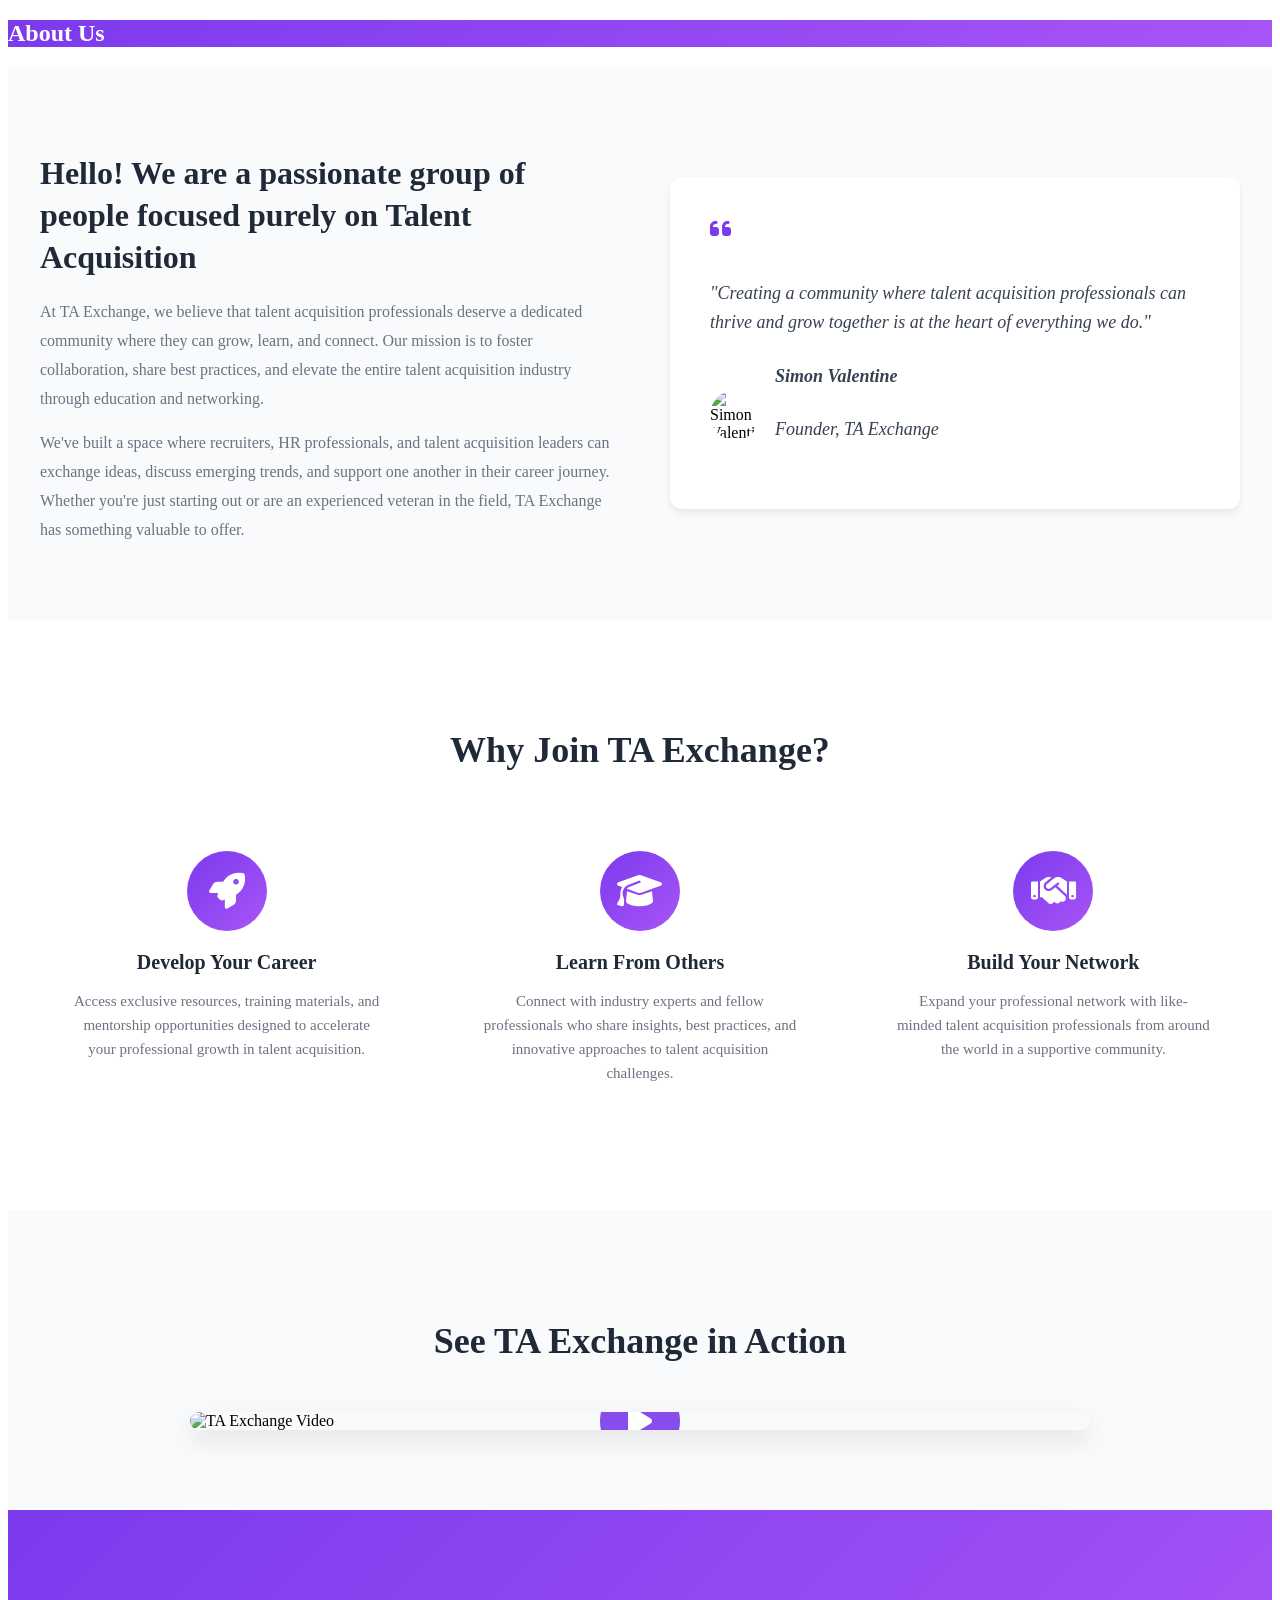
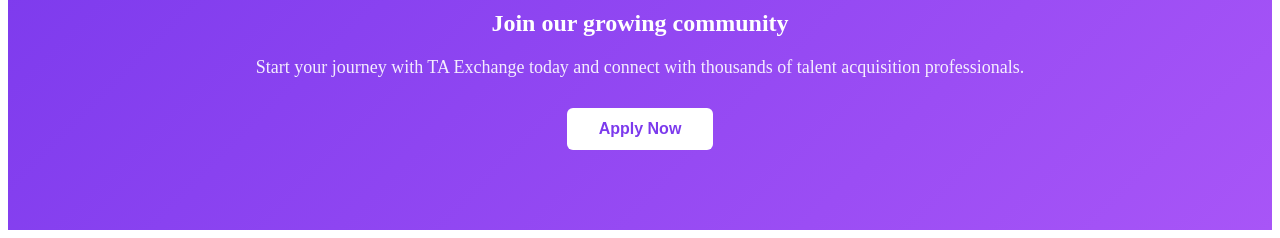
==== about.html @ 4bb05729 "Add files via upload" ====
<!DOCTYPE html>
<html lang="en">
<head>
    <meta charset="UTF-8">
    <meta name="viewport" content="width=device-width, initial-scale=1.0">
    <title>About Us - TA Exchange</title>
    <link href="https://cdnjs.cloudflare.com/ajax/libs/font-awesome/6.4.0/css/all.min.css" rel="stylesheet">
    <link href="https://fonts.googleapis.com/css2?family=Inter:wght@400;500;600;700&display=swap" rel="stylesheet">
    <link href="css/style.css" rel="stylesheet">
</head>
<body>
    <div id="header"></div>

    <!-- Hero Section -->
    <section class="hero-section" style="background: linear-gradient(135deg, #7c3aed 0%, #a855f7 100%);">
        <div class="container">
            <h1 class="hero-title" style="color: white;">About Us</h1>
        </div>
    </section>

    <!-- About Content Section -->
    <section class="about-content">
        <div class="container">
            <div class="about-grid">
                <div class="about-text">
                    <h2>Hello! We are a passionate group of people focused purely on Talent Acquisition</h2>
                    <p>At TA Exchange, we believe that talent acquisition professionals deserve a dedicated community where they can grow, learn, and connect. Our mission is to foster collaboration, share best practices, and elevate the entire talent acquisition industry through education and networking.</p>
                    <p>We've built a space where recruiters, HR professionals, and talent acquisition leaders can exchange ideas, discuss emerging trends, and support one another in their career journey. Whether you're just starting out or are an experienced veteran in the field, TA Exchange has something valuable to offer.</p>
                </div>
                <div class="quote-card">
                    <div class="quote-content">
                        <i class="fas fa-quote-left"></i>
                        <p>"Creating a community where talent acquisition professionals can thrive and grow together is at the heart of everything we do."</p>
                        <div class="quote-author">
                            <img src="https://via.placeholder.com/50/7c3aed/ffffff?text=SV" alt="Simon Valentine" class="author-photo">
                            <div>
                                <p class="author-name">Simon Valentine</p>
                                <p class="author-title">Founder, TA Exchange</p>
                            </div>
                        </div>
                    </div>
                </div>
            </div>
        </div>
    </section>

    <!-- Features Section -->
    <section class="features-section">
        <div class="container">
            <h2 class="section-title">Why Join TA Exchange?</h2>
            <div class="features-grid">
                <div class="feature-card">
                    <div class="feature-icon" style="background: linear-gradient(135deg, #7c3aed 0%, #a855f7 100%);">
                        <i class="fas fa-rocket"></i>
                    </div>
                    <h3>Develop Your Career</h3>
                    <p>Access exclusive resources, training materials, and mentorship opportunities designed to accelerate your professional growth in talent acquisition.</p>
                </div>
                <div class="feature-card">
                    <div class="feature-icon" style="background: linear-gradient(135deg, #7c3aed 0%, #a855f7 100%);">
                        <i class="fas fa-graduation-cap"></i>
                    </div>
                    <h3>Learn From Others</h3>
                    <p>Connect with industry experts and fellow professionals who share insights, best practices, and innovative approaches to talent acquisition challenges.</p>
                </div>
                <div class="feature-card">
                    <div class="feature-icon" style="background: linear-gradient(135deg, #7c3aed 0%, #a855f7 100%);">
                        <i class="fas fa-handshake"></i>
                    </div>
                    <h3>Build Your Network</h3>
                    <p>Expand your professional network with like-minded talent acquisition professionals from around the world in a supportive community.</p>
                </div>
            </div>
        </div>
    </section>

    <!-- Video Section -->
    <section class="video-section">
        <div class="container">
            <h2 class="section-title">See TA Exchange in Action</h2>
            <div class="video-container">
                <div class="video-placeholder">
                    <img src="https://taex007.wpenginepowered.com/wp-content/uploads/2022/01/Screen-Shot-2022-01-18-at-09.37.43.png" alt="TA Exchange Video">
                    <div class="play-button">
                        <i class="fas fa-play"></i>
                    </div>
                </div>
            </div>
        </div>
    </section>

    <!-- CTA Section -->
    <section class="cta-section" style="background: linear-gradient(135deg, #7c3aed 0%, #a855f7 100%);">
        <div class="container">
            <h2 style="color: white; margin-bottom: 20px;">Join our growing community</h2>
            <p style="color: rgba(255,255,255,0.9); font-size: 18px; margin-bottom: 30px;">Start your journey with TA Exchange today and connect with thousands of talent acquisition professionals.</p>
            <button class="btn btn-white" onclick="window.location.href='#'">Apply Now</button>
        </div>
    </section>

    <div id="footer"></div>

    <script src="js/auth.js"></script>
    <script>
        document.getElementById('header').innerHTML = renderHeader('about');
        document.getElementById('footer').innerHTML = renderFooter();
    </script>

    <style>
        .about-content {
            padding: 60px 20px;
            background-color: #f9fafb;
        }

        .about-grid {
            display: grid;
            grid-template-columns: 1fr 1fr;
            gap: 60px;
            align-items: center;
            max-width: 1200px;
            margin: 0 auto;
        }

        .about-text h2 {
            font-size: 32px;
            font-weight: 700;
            color: #1f2937;
            margin-bottom: 20px;
            line-height: 1.3;
        }

        .about-text p {
            font-size: 16px;
            color: #6b7280;
            line-height: 1.8;
            margin-bottom: 15px;
        }

        .quote-card {
            background: white;
            padding: 40px;
            border-radius: 12px;
            box-shadow: 0 4px 6px rgba(0,0,0,0.07);
        }

        .quote-content i {
            color: #7c3aed;
            font-size: 24px;
            margin-bottom: 20px;
        }

        .quote-content p {
            font-size: 18px;
            color: #374151;
            font-style: italic;
            margin-bottom: 25px;
            line-height: 1.6;
        }

        .quote-author {
            display: flex;
            gap: 15px;
            align-items: center;
        }

        .author-photo {
            width: 50px;
            height: 50px;
            border-radius: 50%;
        }

        .author-name {
            font-weight: 600;
            color: #1f2937;
            margin: 0;
            font-size: 14px;
        }

        .author-title {
            color: #6b7280;
            margin: 0;
            font-size: 13px;
        }

        .features-section {
            padding: 80px 20px;
        }

        .section-title {
            font-size: 36px;
            font-weight: 700;
            color: #1f2937;
            text-align: center;
            margin-bottom: 50px;
        }

        .features-grid {
            display: grid;
            grid-template-columns: repeat(auto-fit, minmax(300px, 1fr));
            gap: 40px;
            max-width: 1200px;
            margin: 0 auto;
        }

        .feature-card {
            text-align: center;
            padding: 30px;
        }

        .feature-icon {
            width: 80px;
            height: 80px;
            border-radius: 50%;
            display: flex;
            align-items: center;
            justify-content: center;
            font-size: 36px;
            color: white;
            margin: 0 auto 20px;
        }

        .feature-card h3 {
            font-size: 20px;
            font-weight: 600;
            color: #1f2937;
            margin-bottom: 15px;
        }

        .feature-card p {
            color: #6b7280;
            line-height: 1.6;
            font-size: 15px;
        }

        .video-section {
            padding: 80px 20px;
            background-color: #f9fafb;
        }

        .video-container {
            max-width: 900px;
            margin: 0 auto;
            position: relative;
        }

        .video-placeholder {
            position: relative;
            width: 100%;
            border-radius: 12px;
            overflow: hidden;
            box-shadow: 0 10px 25px rgba(0,0,0,0.1);
        }

        .video-placeholder img {
            width: 100%;
            height: auto;
            display: block;
        }

        .play-button {
            position: absolute;
            top: 50%;
            left: 50%;
            transform: translate(-50%, -50%);
            width: 80px;
            height: 80px;
            background: rgba(124, 58, 237, 0.9);
            border-radius: 50%;
            display: flex;
            align-items: center;
            justify-content: center;
            cursor: pointer;
            font-size: 32px;
            color: white;
            transition: all 0.3s ease;
        }

        .play-button:hover {
            background: rgba(124, 58, 237, 1);
            transform: translate(-50%, -50%) scale(1.1);
        }

        .cta-section {
            padding: 80px 20px;
            text-align: center;
        }

        .btn {
            padding: 12px 32px;
            border: none;
            border-radius: 6px;
            font-size: 16px;
            font-weight: 600;
            cursor: pointer;
            transition: all 0.3s ease;
        }

        .btn-white {
            background: white;
            color: #7c3aed;
        }

        .btn-white:hover {
            transform: translateY(-2px);
            box-shadow: 0 10px 20px rgba(0,0,0,0.15);
        }

        @media (max-width: 768px) {
            .about-grid {
                grid-template-columns: 1fr;
                gap: 40px;
            }

            .about-text h2 {
                font-size: 24px;
            }

            .section-title {
                font-size: 28px;
            }

            .features-grid {
                grid-template-columns: 1fr;
            }
        }
    </style>
</body>
</html>
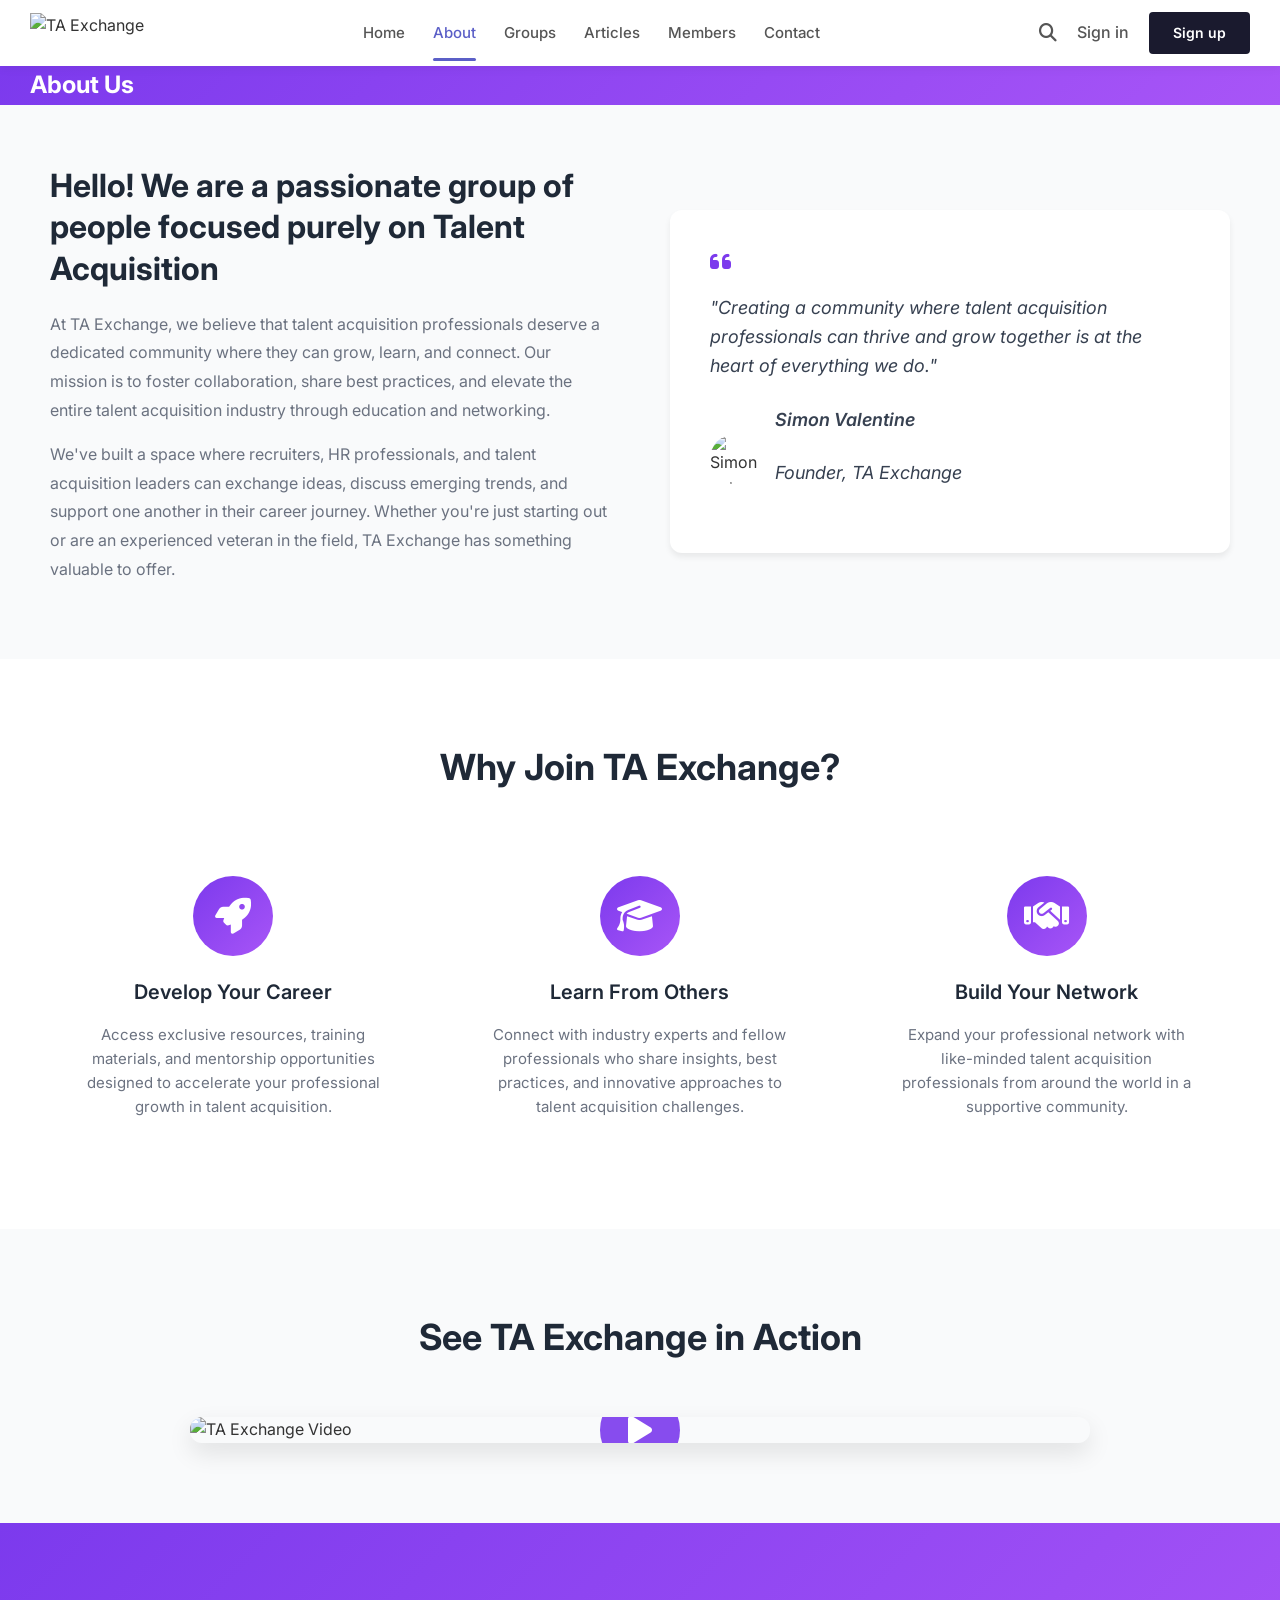
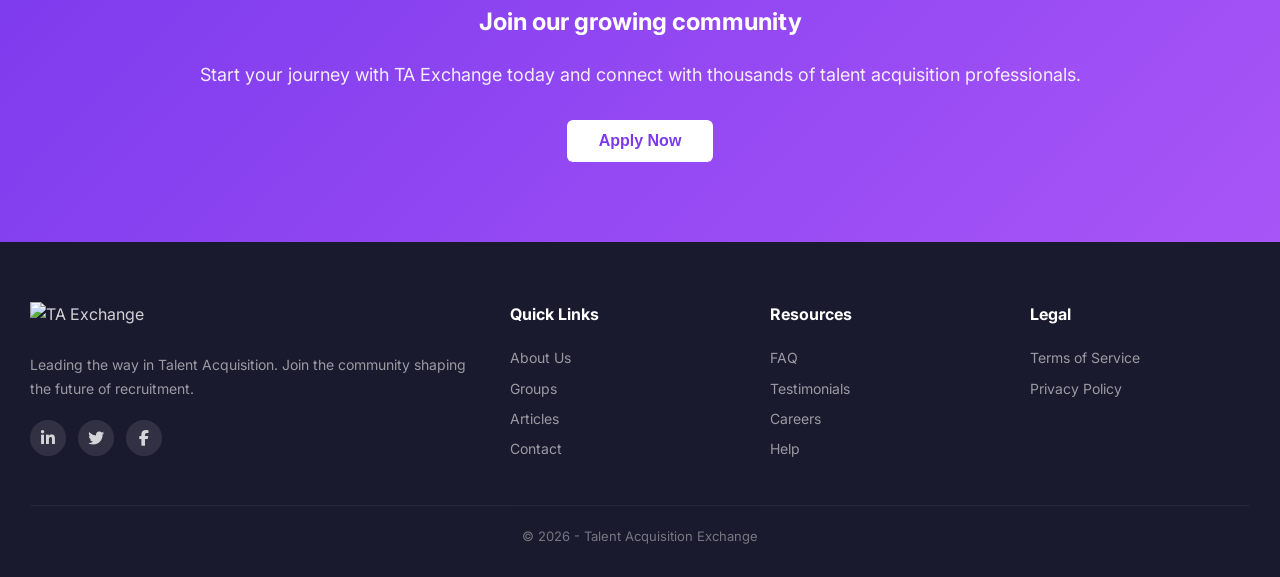
==== commit 73e701f4: "Add files via upload" ====
--- a/about.html
+++ b/about.html
@@ -6,7 +6,310 @@
     <title>About Us - TA Exchange</title>
     <link href="https://cdnjs.cloudflare.com/ajax/libs/font-awesome/6.4.0/css/all.min.css" rel="stylesheet">
     <link href="https://fonts.googleapis.com/css2?family=Inter:wght@400;500;600;700&display=swap" rel="stylesheet">
-    <link href="css/style.css" rel="stylesheet">
+    <style>
+/* ===== TA Exchange Shared Styles ===== */
+@import url('https://fonts.googleapis.com/css2?family=Inter:wght@300;400;500;600;700;800;900&display=swap');
+
+*, *::before, *::after { margin: 0; padding: 0; box-sizing: border-box; }
+html { scroll-behavior: smooth; }
+body {
+  font-family: 'Inter', -apple-system, BlinkMacSystemFont, sans-serif;
+  color: #333; line-height: 1.6; overflow-x: hidden; background: #fff;
+}
+a { text-decoration: none; color: inherit; }
+ul { list-style: none; }
+img { max-width: 100%; display: block; }
+
+:root {
+  --primary: #5B5FC7;
+  --primary-dark: #4A4EB5;
+  --primary-light: #7175D4;
+  --dark: #1a1a2e;
+  --white: #ffffff;
+  --gray-light: #f7f7fa;
+  --gray: #666;
+  --gray-border: #e5e5e5;
+  --text: #333;
+  --max-width: 1280px;
+  --danger: #dc3545;
+  --success: #28a745;
+}
+
+.container { max-width: var(--max-width); margin: 0 auto; padding: 0 30px; }
+.accent { color: var(--primary); }
+
+/* ===== BUTTONS ===== */
+.btn-primary {
+  display: inline-block; background: var(--primary); color: var(--white);
+  padding: 14px 36px; border-radius: 4px; font-weight: 600; font-size: 14px;
+  letter-spacing: 1.5px; text-transform: uppercase; transition: all 0.3s;
+  border: 2px solid var(--primary); cursor: pointer; font-family: inherit;
+}
+.btn-primary:hover { background: var(--primary-dark); border-color: var(--primary-dark); }
+.btn-outline {
+  display: inline-block; background: transparent; color: var(--primary);
+  padding: 14px 36px; border-radius: 4px; font-weight: 600; font-size: 14px;
+  letter-spacing: 1.5px; text-transform: uppercase; border: 2px solid var(--primary);
+  transition: all 0.3s; cursor: pointer; font-family: inherit;
+}
+.btn-outline:hover { background: var(--primary); color: var(--white); }
+.btn-sm { padding: 8px 20px; font-size: 12px; }
+.btn-danger { background: var(--danger); border-color: var(--danger); color: white; }
+.btn-danger:hover { background: #c82333; border-color: #c82333; }
+
+/* ===== HEADER ===== */
+.header {
+  position: sticky; top: 0; z-index: 1000; background: var(--white);
+  box-shadow: 0 2px 10px rgba(0,0,0,0.06); padding: 12px 0;
+}
+.header .container { display: flex; align-items: center; justify-content: space-between; gap: 20px; }
+.logo { display: flex; align-items: center; flex-shrink: 0; }
+.logo img { height: 40px; width: auto; }
+.main-nav { display: flex; gap: 28px; align-items: center; }
+.main-nav a { font-weight: 500; color: #555; font-size: 15px; transition: color 0.3s; position: relative; }
+.main-nav a:hover, .main-nav a.active { color: var(--primary); }
+.main-nav a.active::after {
+  content: ''; position: absolute; bottom: -16px; left: 0; right: 0;
+  height: 3px; background: var(--primary); border-radius: 2px;
+}
+.header-right { display: flex; align-items: center; gap: 20px; }
+.search-icon { font-size: 18px; color: #555; cursor: pointer; transition: color 0.3s; }
+.search-icon:hover { color: var(--primary); }
+.header-signin { font-weight: 500; color: #555; transition: color 0.3s; }
+.header-signin:hover { color: var(--primary); }
+.header-signup {
+  background: var(--dark); color: #ffffff !important; padding: 10px 24px;
+  border-radius: 4px; font-weight: 600; font-size: 14px; transition: background 0.3s;
+}
+.header-signup:hover { background: #333; }
+.header-user { display: flex; align-items: center; gap: 10px; cursor: pointer; position: relative; }
+.header-avatar img { width: 36px; height: 36px; border-radius: 50%; object-fit: cover; }
+.header-username { font-weight: 500; font-size: 14px; color: #333; }
+.header-dropdown {
+  display: none; position: absolute; top: 100%; right: 0; background: white;
+  box-shadow: 0 8px 30px rgba(0,0,0,0.12); border-radius: 8px; padding: 8px 0;
+  min-width: 200px; z-index: 100; margin-top: 10px;
+}
+.header-dropdown a {
+  display: flex; align-items: center; gap: 10px; padding: 10px 20px;
+  font-size: 14px; color: #333; transition: background 0.2s;
+}
+.header-dropdown a:hover { background: var(--gray-light); color: var(--primary); }
+.header-dropdown hr { border: none; border-top: 1px solid #eee; margin: 4px 0; }
+.header-user:hover .header-dropdown { display: block; }
+.mobile-toggle { display: none; background: none; border: none; font-size: 24px; color: #333; cursor: pointer; }
+
+/* ===== FOOTER ===== */
+.footer { background: var(--dark); color: rgba(255,255,255,0.8); padding: 60px 0 30px; }
+.footer-grid { display: grid; grid-template-columns: 2fr 1fr 1fr 1fr; gap: 40px; margin-bottom: 40px; }
+.footer-brand .logo img { height: 36px; margin-bottom: 15px; }
+.footer-brand p { font-size: 14px; line-height: 1.7; opacity: 0.7; margin-bottom: 20px; }
+.footer-social { display: flex; gap: 12px; }
+.footer-social a {
+  width: 36px; height: 36px; border-radius: 50%; background: rgba(255,255,255,0.1);
+  display: flex; align-items: center; justify-content: center; transition: background 0.3s;
+}
+.footer-social a:hover { background: var(--primary); }
+.footer-links h4 { color: white; font-size: 16px; margin-bottom: 16px; }
+.footer-links a { display: block; font-size: 14px; opacity: 0.7; padding: 4px 0; transition: opacity 0.3s; }
+.footer-links a:hover { opacity: 1; color: var(--primary-light); }
+.footer-bottom { border-top: 1px solid rgba(255,255,255,0.1); padding-top: 20px; text-align: center; font-size: 13px; opacity: 0.5; }
+
+/* ===== PAGE HERO BANNER ===== */
+.page-hero {
+  background: linear-gradient(135deg, #4A4EB5 0%, #6B6FD6 50%, #7B7FE0 100%);
+  padding: 60px 0; text-align: center; color: white; position: relative; overflow: hidden;
+}
+.page-hero::before {
+  content: ''; position: absolute; top: 0; left: 0; right: 0; bottom: 0;
+  background: url("data:image/svg+xml,%3Csvg width='60' height='60' viewBox='0 0 60 60' xmlns='http://www.w3.org/2000/svg'%3E%3Cpath d='M30 5L55 17.5V42.5L30 55L5 42.5V17.5L30 5z' fill='none' stroke='rgba(255,255,255,0.06)' stroke-width='1'/%3E%3C/svg%3E");
+  background-size: 60px 60px;
+}
+.page-hero h1 { font-size: 48px; font-weight: 800; position: relative; z-index: 1; }
+.page-hero p { font-size: 16px; opacity: 0.85; margin-top: 12px; position: relative; z-index: 1; }
+
+/* ===== CARDS ===== */
+.card {
+  background: white; border-radius: 12px; overflow: hidden;
+  box-shadow: 0 2px 15px rgba(0,0,0,0.06); transition: transform 0.3s, box-shadow 0.3s;
+}
+.card:hover { transform: translateY(-4px); box-shadow: 0 8px 30px rgba(0,0,0,0.1); }
+.card-image { width: 100%; height: 200px; object-fit: cover; }
+.card-body { padding: 24px; }
+.card-tag {
+  display: inline-block; background: var(--primary); color: white;
+  padding: 4px 12px; border-radius: 20px; font-size: 11px; font-weight: 600;
+  text-transform: uppercase; letter-spacing: 0.5px;
+}
+.card-title { font-size: 20px; font-weight: 700; margin: 12px 0 8px; color: var(--dark); }
+.card-text { font-size: 14px; color: var(--gray); line-height: 1.6; }
+.card-meta { display: flex; align-items: center; gap: 16px; margin-top: 16px; font-size: 13px; color: var(--gray); }
+.card-meta i { color: var(--primary); }
+
+/* ===== GRID LAYOUTS ===== */
+.grid-2 { display: grid; grid-template-columns: repeat(2, 1fr); gap: 30px; }
+.grid-3 { display: grid; grid-template-columns: repeat(3, 1fr); gap: 30px; }
+.grid-4 { display: grid; grid-template-columns: repeat(4, 1fr); gap: 24px; }
+
+/* ===== FORM STYLES ===== */
+.form-group { margin-bottom: 20px; }
+.form-group label { display: block; font-weight: 600; font-size: 14px; margin-bottom: 6px; color: var(--dark); }
+.form-group label .required { color: var(--danger); }
+.form-input {
+  width: 100%; padding: 12px 16px; border: 2px solid var(--gray-border); border-radius: 8px;
+  font-size: 15px; font-family: inherit; transition: border-color 0.3s; background: white;
+}
+.form-input:focus { outline: none; border-color: var(--primary); }
+.form-input::placeholder { color: #aaa; }
+textarea.form-input { resize: vertical; min-height: 100px; }
+select.form-input { cursor: pointer; appearance: auto; }
+.form-error { color: var(--danger); font-size: 13px; margin-top: 4px; }
+.form-help { color: var(--gray); font-size: 12px; margin-top: 4px; }
+
+/* ===== ALERT MESSAGES ===== */
+.alert {
+  padding: 14px 20px; border-radius: 8px; margin-bottom: 20px; font-size: 14px;
+}
+.alert-error { background: #fef2f2; color: #dc2626; border: 1px solid #fecaca; }
+.alert-success { background: #f0fdf4; color: #16a34a; border: 1px solid #bbf7d0; }
+.alert-info { background: #eff6ff; color: #2563eb; border: 1px solid #bfdbfe; }
+
+/* ===== MEMBER AVATAR ===== */
+.avatar-circle {
+  width: 40px; height: 40px; border-radius: 50%; background: var(--primary);
+  display: flex; align-items: center; justify-content: center; color: white;
+  font-weight: 600; font-size: 16px; overflow: hidden; flex-shrink: 0;
+}
+.avatar-circle img { width: 100%; height: 100%; object-fit: cover; }
+
+/* ===== ACTIVITY FEED ===== */
+.activity-post {
+  background: white; border-radius: 12px; padding: 24px;
+  box-shadow: 0 2px 10px rgba(0,0,0,0.04); margin-bottom: 16px;
+}
+.activity-post-header { display: flex; align-items: center; gap: 12px; margin-bottom: 12px; }
+.activity-post-author { font-weight: 600; font-size: 15px; color: var(--dark); }
+.activity-post-meta { font-size: 12px; color: var(--gray); }
+.activity-post-content { font-size: 15px; line-height: 1.7; margin-bottom: 16px; }
+.activity-post-actions { display: flex; gap: 24px; padding-top: 12px; border-top: 1px solid #f0f0f0; }
+.activity-post-actions button {
+  background: none; border: none; color: var(--gray); font-size: 13px;
+  cursor: pointer; display: flex; align-items: center; gap: 6px; font-family: inherit;
+  transition: color 0.2s;
+}
+.activity-post-actions button:hover { color: var(--primary); }
+
+/* ===== COMPOSE BOX ===== */
+.compose-box {
+  background: white; border-radius: 12px; padding: 24px;
+  box-shadow: 0 2px 10px rgba(0,0,0,0.04); margin-bottom: 24px;
+}
+.compose-box textarea {
+  width: 100%; border: 2px solid var(--gray-border); border-radius: 8px;
+  padding: 14px; font-size: 15px; font-family: inherit; resize: vertical;
+  min-height: 80px; transition: border-color 0.3s;
+}
+.compose-box textarea:focus { outline: none; border-color: var(--primary); }
+.compose-box-footer { display: flex; justify-content: space-between; align-items: center; margin-top: 12px; }
+.compose-box-footer select {
+  padding: 8px 12px; border: 1px solid var(--gray-border); border-radius: 6px;
+  font-size: 13px; font-family: inherit;
+}
+
+/* ===== SIDEBAR ===== */
+.page-layout { display: grid; grid-template-columns: 1fr 320px; gap: 30px; padding: 40px 0; }
+.page-layout-wide { display: grid; grid-template-columns: 280px 1fr; gap: 30px; padding: 40px 0; }
+.sidebar-card {
+  background: white; border-radius: 12px; padding: 24px;
+  box-shadow: 0 2px 10px rgba(0,0,0,0.04); margin-bottom: 20px;
+}
+.sidebar-card h3 { font-size: 16px; font-weight: 700; margin-bottom: 16px; color: var(--dark); }
+.sidebar-member { display: flex; align-items: center; gap: 12px; padding: 8px 0; }
+.sidebar-member-name { font-weight: 500; font-size: 14px; }
+.sidebar-member-role { font-size: 12px; color: var(--gray); }
+
+/* ===== PROFILE PAGE ===== */
+.profile-header {
+  background: linear-gradient(135deg, #4A4EB5, #7B7FE0); padding: 40px 0; position: relative;
+}
+.profile-header-inner { display: flex; align-items: flex-end; gap: 24px; position: relative; z-index: 1; }
+.profile-avatar {
+  width: 120px; height: 120px; border-radius: 50%; border: 4px solid white;
+  overflow: hidden; background: var(--primary); display: flex; align-items: center;
+  justify-content: center; color: white; font-size: 48px; font-weight: 700; flex-shrink: 0;
+}
+.profile-avatar img { width: 100%; height: 100%; object-fit: cover; }
+.profile-info { color: white; padding-bottom: 8px; }
+.profile-info h1 { font-size: 32px; font-weight: 800; margin-bottom: 4px; }
+.profile-info p { opacity: 0.85; font-size: 15px; }
+.profile-tabs { display: flex; gap: 0; border-bottom: 2px solid var(--gray-border); margin-bottom: 30px; }
+.profile-tabs a {
+  padding: 14px 24px; font-weight: 600; font-size: 14px; color: var(--gray);
+  border-bottom: 3px solid transparent; margin-bottom: -2px; transition: all 0.3s;
+}
+.profile-tabs a:hover, .profile-tabs a.active { color: var(--primary); border-bottom-color: var(--primary); }
+
+/* ===== MEMBERS GRID ===== */
+.member-card {
+  background: white; border-radius: 12px; padding: 24px; text-align: center;
+  box-shadow: 0 2px 10px rgba(0,0,0,0.04); transition: transform 0.3s;
+}
+.member-card:hover { transform: translateY(-4px); box-shadow: 0 8px 25px rgba(0,0,0,0.08); }
+.member-card-avatar { margin: 0 auto 16px; }
+.member-card h3 { font-size: 16px; font-weight: 700; margin-bottom: 4px; }
+.member-card p { font-size: 13px; color: var(--gray); }
+
+/* ===== SECTION SPACING ===== */
+.section { padding: 60px 0; }
+.section-title { font-size: 36px; font-weight: 800; margin-bottom: 16px; color: var(--dark); }
+.section-subtitle { font-size: 16px; color: var(--gray); max-width: 600px; }
+
+/* ===== RESPONSIVE ===== */
+@media (max-width: 1024px) {
+  .grid-4 { grid-template-columns: repeat(2, 1fr); }
+  .footer-grid { grid-template-columns: repeat(2, 1fr); }
+  .page-layout, .page-layout-wide { grid-template-columns: 1fr; }
+}
+
+@media (max-width: 768px) {
+  .main-nav { display: none; position: absolute; top: 100%; left: 0; right: 0; background: white; flex-direction: column; padding: 20px; box-shadow: 0 10px 30px rgba(0,0,0,0.1); }
+  .main-nav.open { display: flex; }
+  .main-nav a.active::after { display: none; }
+  .mobile-toggle { display: block; }
+  .grid-2, .grid-3 { grid-template-columns: 1fr; }
+  .grid-4 { grid-template-columns: 1fr; }
+  .page-hero h1 { font-size: 32px; }
+  .footer-grid { grid-template-columns: 1fr; }
+  .profile-header-inner { flex-direction: column; align-items: center; text-align: center; }
+  .header-username { display: none; }
+}
+
+/* ===== MISC ===== */
+.text-center { text-align: center; }
+.text-muted { color: var(--gray); }
+.mt-1 { margin-top: 8px; }
+.mt-2 { margin-top: 16px; }
+.mt-3 { margin-top: 24px; }
+.mt-4 { margin-top: 40px; }
+.mb-2 { margin-bottom: 16px; }
+.mb-3 { margin-bottom: 24px; }
+.mb-4 { margin-bottom: 40px; }
+.flex { display: flex; }
+.flex-center { display: flex; align-items: center; justify-content: center; }
+.gap-2 { gap: 16px; }
+.gap-3 { gap: 24px; }
+
+/* ===== LOADING ===== */
+.loading { text-align: center; padding: 60px; color: var(--gray); }
+.loading i { font-size: 32px; color: var(--primary); animation: spin 1s linear infinite; margin-bottom: 16px; display: block; }
+@keyframes spin { to { transform: rotate(360deg); } }
+
+/* ===== EMPTY STATE ===== */
+.empty-state { text-align: center; padding: 60px 20px; }
+.empty-state i { font-size: 48px; color: #ddd; margin-bottom: 16px; }
+.empty-state h3 { font-size: 20px; color: var(--dark); margin-bottom: 8px; }
+.empty-state p { color: var(--gray); font-size: 14px; }
+    </style>
 </head>
 <body>
     <div id="header"></div>
@@ -100,7 +403,377 @@
 
     <div id="footer"></div>
 
-    <script src="js/auth.js"></script>
+    <script>/* ===== TA Exchange Auth System (localStorage) ===== */
+const TAAuth = (() => {
+  const STORAGE_KEY = 'taex_users';
+  const SESSION_KEY = 'taex_session';
+
+  // Seed demo users on first load
+  function seedDemoUsers() {
+    if (localStorage.getItem(STORAGE_KEY)) return;
+    const demoUsers = [
+      {
+        id: 'simon-valentine',
+        email: 'simon@ta.exchange',
+        password: 'demo123',
+        firstName: 'Simon',
+        lastName: 'Valentine',
+        role: 'Leader',
+        linkedin: 'https://www.linkedin.com/in/simoncvalentine/',
+        avatar: 'https://taex007.wpenginepowered.com/wp-content/uploads/2022/01/IMG_5290.jpg',
+        bio: 'Founder of TA Exchange. Passionate about building communities that help Talent Acquisition professionals grow.',
+        company: 'TA Exchange',
+        title: 'Founder',
+        joined: '2021-12-01',
+        groups: ['ta-community', 'ta-manager', 'ta-leader', 'ta-now', 'employer-branding', 'talent-attraction'],
+        connections: ['victoria-murphy', 'genevive-calib']
+      },
+      {
+        id: 'victoria-murphy',
+        email: 'victoria@ta.exchange',
+        password: 'demo123',
+        firstName: 'Victoria',
+        lastName: 'Murphy',
+        role: 'Leader',
+        linkedin: 'https://www.linkedin.com/in/victoriamurphy/',
+        avatar: 'https://taex007.wpenginepowered.com/wp-content/uploads/2022/01/1615530323697-300x300.jpeg',
+        bio: 'Senior Talent Acquisition Leader with 15+ years of experience in global recruiting strategy.',
+        company: 'Global Corp',
+        title: 'VP, Talent Acquisition',
+        joined: '2022-01-15',
+        groups: ['ta-community', 'ta-leader', 'employer-branding'],
+        connections: ['simon-valentine', 'genevive-calib']
+      },
+      {
+        id: 'genevive-calib',
+        email: 'genevive@ta.exchange',
+        password: 'demo123',
+        firstName: 'Genevive',
+        lastName: 'Calib',
+        role: 'Individual Contributor',
+        linkedin: 'https://www.linkedin.com/in/genevivecalib/',
+        avatar: '',
+        bio: 'Talent Acquisition Specialist passionate about candidate experience and employer branding.',
+        company: 'Tech Innovations',
+        title: 'Senior Recruiter',
+        joined: '2022-03-10',
+        groups: ['ta-community', 'ta-now', 'talent-attraction'],
+        connections: ['simon-valentine', 'victoria-murphy']
+      }
+    ];
+    localStorage.setItem(STORAGE_KEY, JSON.stringify(demoUsers));
+  }
+
+  function getUsers() {
+    seedDemoUsers();
+    return JSON.parse(localStorage.getItem(STORAGE_KEY) || '[]');
+  }
+
+  function saveUsers(users) {
+    localStorage.setItem(STORAGE_KEY, JSON.stringify(users));
+  }
+
+  function login(email, password) {
+    const users = getUsers();
+    const user = users.find(u => u.email.toLowerCase() === email.toLowerCase() && u.password === password);
+    if (user) {
+      const session = { userId: user.id, email: user.email, name: user.firstName + ' ' + user.lastName, avatar: user.avatar, loggedInAt: Date.now() };
+      localStorage.setItem(SESSION_KEY, JSON.stringify(session));
+      return { success: true, user };
+    }
+    return { success: false, error: 'Invalid email or password.' };
+  }
+
+  function register(data) {
+    const users = getUsers();
+    if (users.find(u => u.email.toLowerCase() === data.email.toLowerCase())) {
+      return { success: false, error: 'An account with this email already exists.' };
+    }
+    const id = (data.firstName + '-' + data.lastName).toLowerCase().replace(/\s+/g, '-').replace(/[^a-z0-9-]/g, '');
+    const newUser = {
+      id,
+      email: data.email,
+      password: data.password,
+      firstName: data.firstName,
+      lastName: data.lastName,
+      role: data.role || 'Individual Contributor',
+      linkedin: data.linkedin || '',
+      avatar: '',
+      bio: '',
+      company: '',
+      title: '',
+      joined: new Date().toISOString().split('T')[0],
+      groups: ['ta-community'],
+      connections: []
+    };
+    users.push(newUser);
+    saveUsers(users);
+    // Auto login
+    const session = { userId: newUser.id, email: newUser.email, name: newUser.firstName + ' ' + newUser.lastName, avatar: newUser.avatar, loggedInAt: Date.now() };
+    localStorage.setItem(SESSION_KEY, JSON.stringify(session));
+    return { success: true, user: newUser };
+  }
+
+  function logout() {
+    localStorage.removeItem(SESSION_KEY);
+    window.location.href = 'login.html';
+  }
+
+  function getSession() {
+    const data = localStorage.getItem(SESSION_KEY);
+    return data ? JSON.parse(data) : null;
+  }
+
+  function getCurrentUser() {
+    const session = getSession();
+    if (!session) return null;
+    const users = getUsers();
+    return users.find(u => u.id === session.userId) || null;
+  }
+
+  function getUserById(id) {
+    const users = getUsers();
+    return users.find(u => u.id === id) || null;
+  }
+
+  function getAllMembers() {
+    return getUsers();
+  }
+
+  function updateProfile(id, updates) {
+    const users = getUsers();
+    const idx = users.findIndex(u => u.id === id);
+    if (idx === -1) return false;
+    Object.assign(users[idx], updates);
+    saveUsers(users);
+    return true;
+  }
+
+  function requireAuth() {
+    if (!getSession()) {
+      window.location.href = 'login.html?redirect=' + encodeURIComponent(window.location.href);
+      return false;
+    }
+    return true;
+  }
+
+  function isLoggedIn() {
+    return !!getSession();
+  }
+
+  // Initialize
+  seedDemoUsers();
+
+  return { login, register, logout, getSession, getCurrentUser, getUserById, getAllMembers, updateProfile, requireAuth, isLoggedIn };
+})();
+
+/* ===== Groups Data ===== */
+const TAGroups = [
+  {
+    id: 'ta-community',
+    name: 'TA Community',
+    tag: 'Individual',
+    image: 'https://taex007.wpenginepowered.com/wp-content/uploads/2021/12/businext-img29.jpg',
+    description: 'A community for individual contributors in Talent Acquisition to share knowledge, ask questions, and grow together.',
+    memberCount: 247,
+    topics: 42,
+    created: '2021-12-01'
+  },
+  {
+    id: 'ta-manager',
+    name: 'TA Manager Community',
+    tag: 'Management',
+    image: 'https://taex007.wpenginepowered.com/wp-content/uploads/2021/12/businext-img27.jpg',
+    description: 'For TA Managers looking to develop their leadership skills, share best practices, and connect with peers.',
+    memberCount: 156,
+    topics: 31,
+    created: '2021-12-01'
+  },
+  {
+    id: 'ta-leader',
+    name: 'TA Leader Community',
+    tag: 'Leaders',
+    image: 'https://taex007.wpenginepowered.com/wp-content/uploads/2021/12/businext-img28.jpg',
+    description: 'An exclusive group for senior Talent Acquisition leaders to discuss strategy, transformation, and industry trends.',
+    memberCount: 89,
+    topics: 24,
+    created: '2021-12-01'
+  },
+  {
+    id: 'ta-now',
+    name: 'TA for NOW',
+    tag: 'For All',
+    image: 'https://taex007.wpenginepowered.com/wp-content/uploads/2021/12/businext-img32.jpg',
+    description: 'Stay current with real-time discussions about what\'s happening in Talent Acquisition right now.',
+    memberCount: 312,
+    topics: 67,
+    created: '2022-01-15'
+  },
+  {
+    id: 'employer-branding',
+    name: 'Employer Branding',
+    tag: 'For All',
+    image: 'https://taex007.wpenginepowered.com/wp-content/uploads/2021/12/businext-img30.jpg',
+    description: 'Dedicated to employer branding strategies, employee value propositions, and building compelling talent brands.',
+    memberCount: 198,
+    topics: 38,
+    created: '2022-01-15'
+  },
+  {
+    id: 'talent-attraction',
+    name: 'Talent Attraction',
+    tag: 'For All',
+    image: 'https://taex007.wpenginepowered.com/wp-content/uploads/2021/12/businext-img31.jpg',
+    description: 'Explore sourcing strategies, candidate engagement techniques, and innovative approaches to attracting top talent.',
+    memberCount: 223,
+    topics: 45,
+    created: '2022-02-01'
+  }
+];
+
+/* ===== Activity Feed Data ===== */
+const TAActivity = {
+  getItems() {
+    const stored = localStorage.getItem('taex_activity');
+    if (stored) return JSON.parse(stored);
+    const defaults = [
+      { id: 1, userId: 'simon-valentine', type: 'post', group: 'ta-leader', content: 'Just published a new article on the future of AI in recruitment. Would love to hear your thoughts!', timestamp: Date.now() - 3600000 * 2, likes: 12, comments: [] },
+      { id: 2, userId: 'victoria-murphy', type: 'post', group: 'ta-community', content: 'Great discussion in today\'s webinar about candidate experience metrics. Key takeaway: NPS alone isn\'t enough.', timestamp: Date.now() - 3600000 * 5, likes: 8, comments: [] },
+      { id: 3, userId: 'simon-valentine', type: 'post', group: 'employer-branding', content: 'What EVP frameworks are you using in 2026? We\'re looking to refresh ours and want to benchmark.', timestamp: Date.now() - 3600000 * 24, likes: 15, comments: [] },
+      { id: 4, userId: 'genevive-calib', type: 'post', group: 'talent-attraction', content: 'Has anyone had success with programmatic job advertising? Looking for platform recommendations.', timestamp: Date.now() - 3600000 * 48, likes: 6, comments: [] },
+      { id: 5, userId: 'victoria-murphy', type: 'post', group: 'ta-manager', content: 'Reminder: Our monthly TA Manager roundtable is this Thursday. Topic: Hiring manager relationships.', timestamp: Date.now() - 3600000 * 72, likes: 20, comments: [] }
+    ];
+    localStorage.setItem('taex_activity', JSON.stringify(defaults));
+    return defaults;
+  },
+  addPost(userId, group, content) {
+    const items = this.getItems();
+    const newItem = { id: Date.now(), userId, type: 'post', group, content, timestamp: Date.now(), likes: 0, comments: [] };
+    items.unshift(newItem);
+    localStorage.setItem('taex_activity', JSON.stringify(items));
+    return newItem;
+  },
+  likePost(postId) {
+    const items = this.getItems();
+    const post = items.find(i => i.id === postId);
+    if (post) { post.likes++; localStorage.setItem('taex_activity', JSON.stringify(items)); }
+    return post;
+  },
+  addComment(postId, userId, text) {
+    const items = this.getItems();
+    const post = items.find(i => i.id === postId);
+    if (post) {
+      post.comments.push({ userId, text, timestamp: Date.now() });
+      localStorage.setItem('taex_activity', JSON.stringify(items));
+    }
+    return post;
+  }
+};
+
+/* ===== Shared Header Rendering ===== */
+function renderHeader(activePage) {
+  const session = TAAuth.getSession();
+  const headerRight = session
+    ? `<div class="header-user">
+         <div class="header-avatar"><img src="${session.avatar || 'data:image/svg+xml,%3Csvg xmlns=%22http://www.w3.org/2000/svg%22 viewBox=%220 0 40 40%22%3E%3Ccircle cx=%2220%22 cy=%2220%22 r=%2220%22 fill=%22%235B5FC7%22/%3E%3Ctext x=%2220%22 y=%2226%22 text-anchor=%22middle%22 fill=%22white%22 font-size=%2216%22%3E${session.name.charAt(0)}%3C/text%3E%3C/svg%3E'}" alt="${session.name}"></div>
+         <span class="header-username">${session.name}</span>
+         <div class="header-dropdown">
+           <a href="profile.html?id=${session.userId}"><i class="fas fa-user"></i> My Profile</a>
+           <a href="activity.html"><i class="fas fa-stream"></i> Activity</a>
+           <a href="groups.html"><i class="fas fa-users"></i> Groups</a>
+           <a href="members.html"><i class="fas fa-address-book"></i> Members</a>
+           <hr>
+           <a href="#" onclick="TAAuth.logout(); return false;"><i class="fas fa-sign-out-alt"></i> Log Out</a>
+         </div>
+       </div>`
+    : `<a href="login.html" class="header-signin">Sign in</a>
+       <a href="apply.html" class="header-signup">Sign up</a>`;
+
+  return `<header class="header">
+    <div class="container">
+      <a href="index.html" class="logo"><img src="https://taex007.wpenginepowered.com/wp-content/uploads/2021/12/talogosmallv200.png" alt="TA Exchange"></a>
+      <nav class="main-nav">
+        <a href="index.html" ${activePage==='home'?'class="active"':''}>Home</a>
+        <a href="about.html" ${activePage==='about'?'class="active"':''}>About</a>
+        <a href="groups.html" ${activePage==='groups'?'class="active"':''}>Groups</a>
+        <a href="articles.html" ${activePage==='articles'?'class="active"':''}>Articles</a>
+        <a href="members.html" ${activePage==='members'?'class="active"':''}>Members</a>
+        <a href="contact.html" ${activePage==='contact'?'class="active"':''}>Contact</a>
+      </nav>
+      <div class="header-right">
+        <i class="fas fa-search search-icon"></i>
+        ${headerRight}
+      </div>
+      <button class="mobile-toggle" onclick="document.querySelector('.main-nav').classList.toggle('open')"><i class="fas fa-bars"></i></button>
+    </div>
+  </header>`;
+}
+
+function renderFooter() {
+  return `<footer class="footer">
+    <div class="container">
+      <div class="footer-grid">
+        <div class="footer-brand">
+          <a href="index.html" class="logo"><img src="https://taex007.wpenginepowered.com/wp-content/uploads/2021/12/talogosmallv-white.png" alt="TA Exchange"></a>
+          <p>Leading the way in Talent Acquisition. Join the community shaping the future of recruitment.</p>
+          <div class="footer-social">
+            <a href="https://www.linkedin.com/company/thetalentacquisitionexchange/" target="_blank"><i class="fab fa-linkedin-in"></i></a>
+            <a href="#"><i class="fab fa-twitter"></i></a>
+            <a href="#"><i class="fab fa-facebook-f"></i></a>
+          </div>
+        </div>
+        <div class="footer-links">
+          <h4>Quick Links</h4>
+          <a href="about.html">About Us</a>
+          <a href="groups.html">Groups</a>
+          <a href="articles.html">Articles</a>
+          <a href="contact.html">Contact</a>
+        </div>
+        <div class="footer-links">
+          <h4>Resources</h4>
+          <a href="faq.html">FAQ</a>
+          <a href="testimonials.html">Testimonials</a>
+          <a href="careers.html">Careers</a>
+          <a href="help.html">Help</a>
+        </div>
+        <div class="footer-links">
+          <h4>Legal</h4>
+          <a href="terms.html">Terms of Service</a>
+          <a href="privacy.html">Privacy Policy</a>
+        </div>
+      </div>
+      <div class="footer-bottom">
+        <p>&copy; 2026 - Talent Acquisition Exchange</p>
+      </div>
+    </div>
+  </footer>`;
+}
+
+/* ===== Utility Functions ===== */
+function timeAgo(timestamp) {
+  const seconds = Math.floor((Date.now() - timestamp) / 1000);
+  if (seconds < 60) return 'just now';
+  const minutes = Math.floor(seconds / 60);
+  if (minutes < 60) return minutes + 'm ago';
+  const hours = Math.floor(minutes / 60);
+  if (hours < 24) return hours + 'h ago';
+  const days = Math.floor(hours / 24);
+  if (days < 30) return days + 'd ago';
+  return new Date(timestamp).toLocaleDateString();
+}
+
+function getInitials(name) {
+  return name.split(' ').map(n => n.charAt(0)).join('').toUpperCase();
+}
+
+function avatarHTML(user, size) {
+  size = size || 40;
+  if (user && user.avatar) {
+    return `<img src="${user.avatar}" alt="${user.firstName}" style="width:${size}px;height:${size}px;border-radius:50%;object-fit:cover;">`;
+  }
+  const name = user ? user.firstName + ' ' + user.lastName : '?';
+  return `<div style="width:${size}px;height:${size}px;border-radius:50%;background:var(--primary);display:flex;align-items:center;justify-content:center;color:white;font-weight:600;font-size:${size*0.4}px;">${getInitials(name)}</div>`;
+}</script>
     <script>
         document.getElementById('header').innerHTML = renderHeader('about');
         document.getElementById('footer').innerHTML = renderFooter();
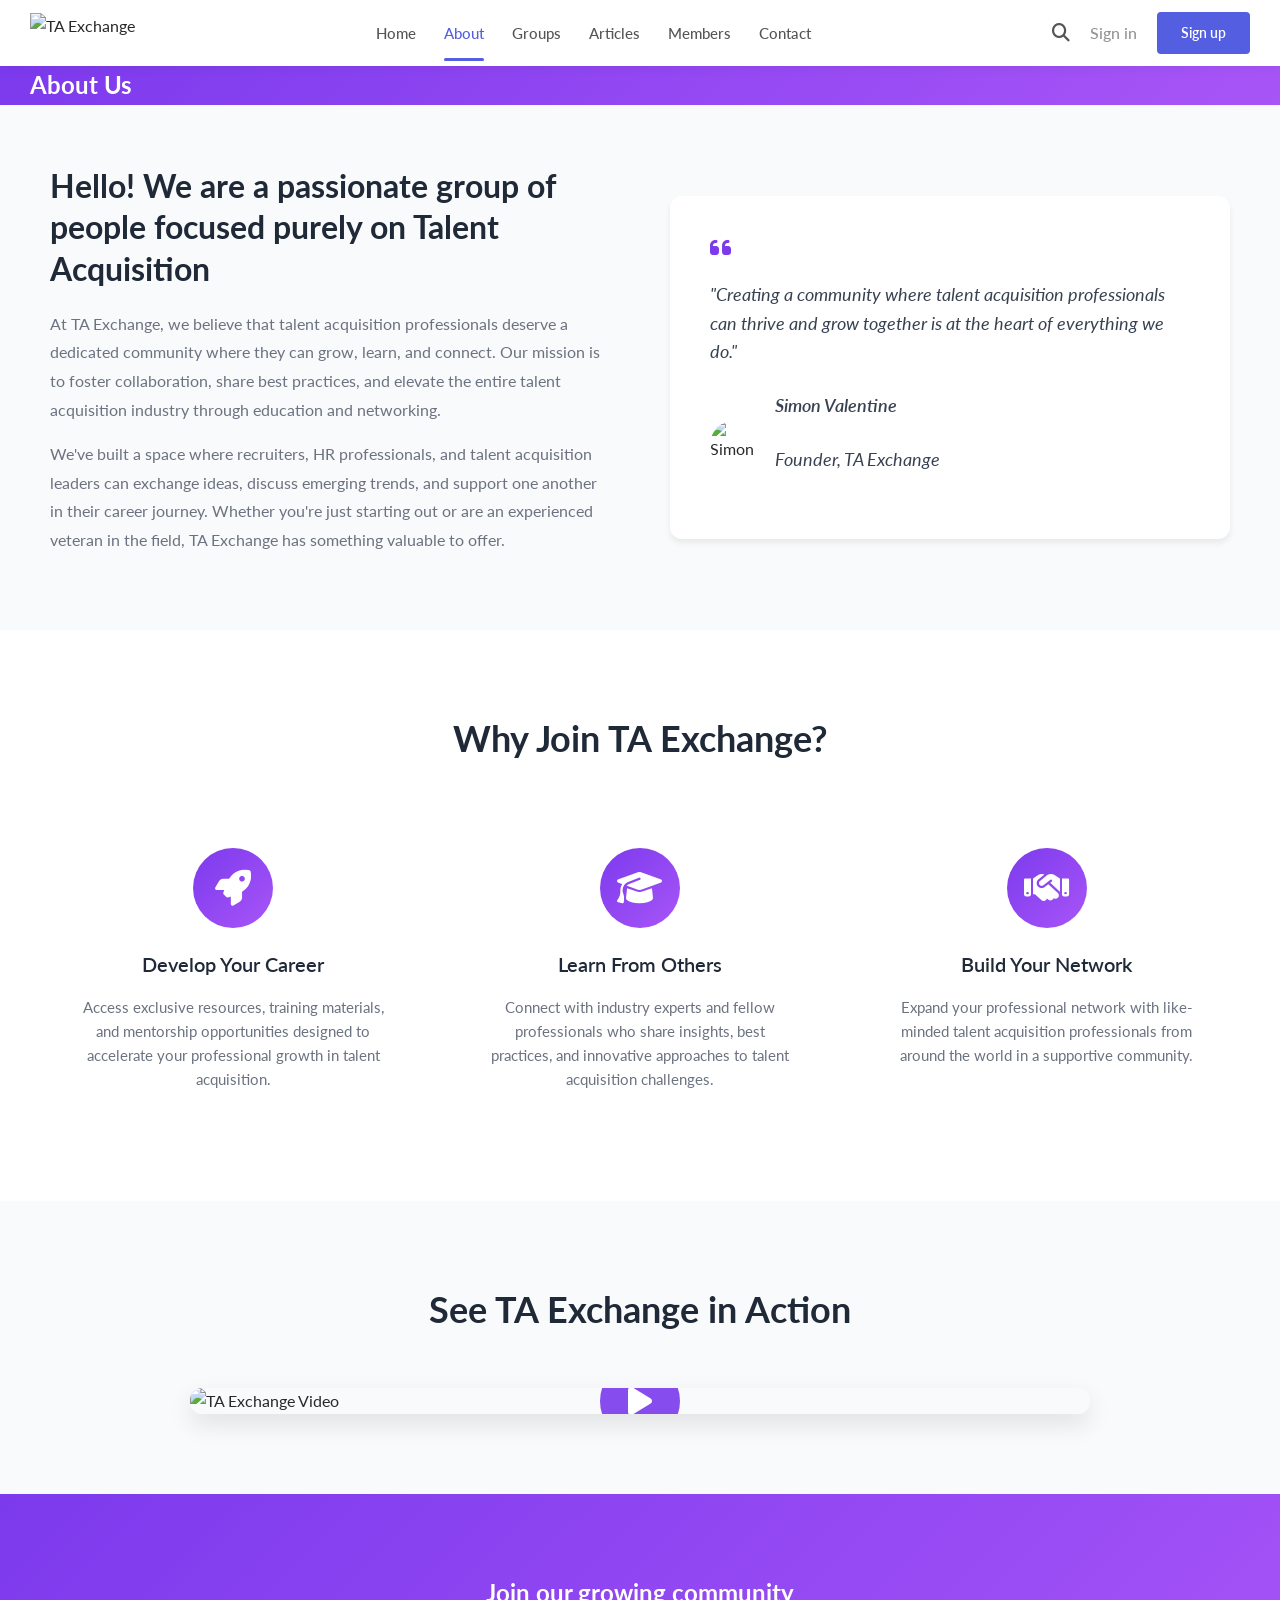
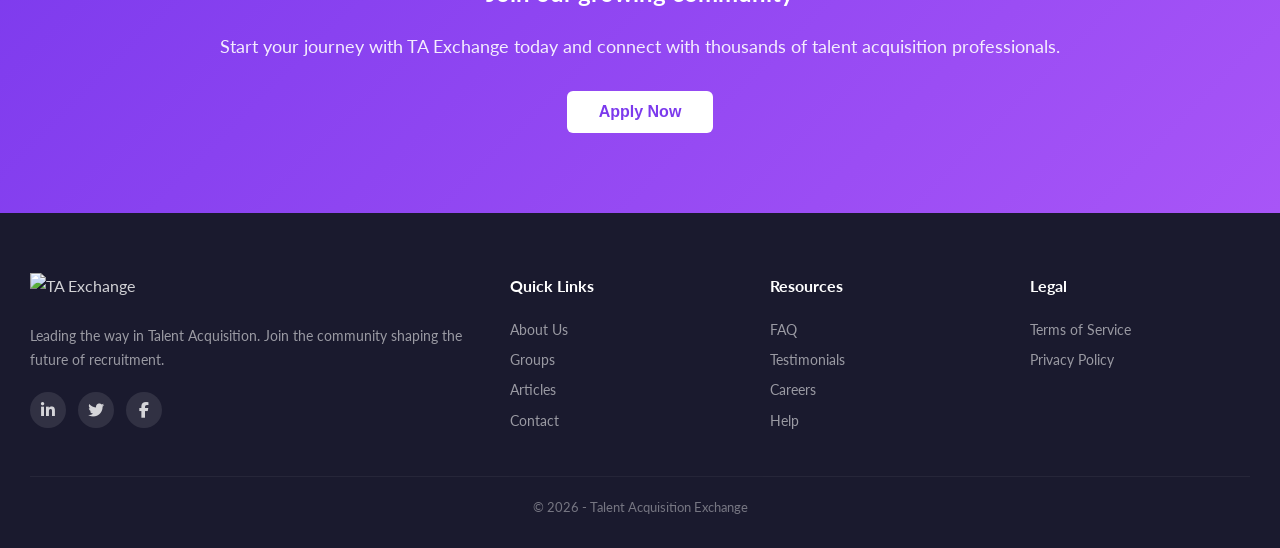
==== commit e7bae66f: "Add files via upload" ====
--- a/about.html
+++ b/about.html
@@ -5,31 +5,31 @@
     <meta name="viewport" content="width=device-width, initial-scale=1.0">
     <title>About Us - TA Exchange</title>
     <link href="https://cdnjs.cloudflare.com/ajax/libs/font-awesome/6.4.0/css/all.min.css" rel="stylesheet">
-    <link href="https://fonts.googleapis.com/css2?family=Inter:wght@400;500;600;700&display=swap" rel="stylesheet">
+    <link href="https://fonts.googleapis.com/css2?family=Lato:wght@300;400;700;900&display=swap" rel="stylesheet">
     <style>
 /* ===== TA Exchange Shared Styles ===== */
-@import url('https://fonts.googleapis.com/css2?family=Inter:wght@300;400;500;600;700;800;900&display=swap');
+@import url('https://fonts.googleapis.com/css2?family=Lato:wght@300;400;700;900&display=swap');
 
 *, *::before, *::after { margin: 0; padding: 0; box-sizing: border-box; }
 html { scroll-behavior: smooth; }
 body {
-  font-family: 'Inter', -apple-system, BlinkMacSystemFont, sans-serif;
-  color: #333; line-height: 1.6; overflow-x: hidden; background: #fff;
+  font-family: 'Lato', -apple-system, BlinkMacSystemFont, sans-serif;
+  color: #292929; line-height: 1.6; overflow-x: hidden; background: #fff;
 }
 a { text-decoration: none; color: inherit; }
 ul { list-style: none; }
 img { max-width: 100%; display: block; }
 
 :root {
-  --primary: #5B5FC7;
-  --primary-dark: #4A4EB5;
-  --primary-light: #7175D4;
+  --primary: #535EE0;
+  --primary-dark: #4450C8;
+  --primary-light: #6E78E8;
   --dark: #1a1a2e;
   --white: #ffffff;
   --gray-light: #f7f7fa;
   --gray: #666;
   --gray-border: #e5e5e5;
-  --text: #333;
+  --text: #292929;
   --max-width: 1280px;
   --danger: #dc3545;
   --success: #28a745;
@@ -41,15 +41,15 @@
 /* ===== BUTTONS ===== */
 .btn-primary {
   display: inline-block; background: var(--primary); color: var(--white);
-  padding: 14px 36px; border-radius: 4px; font-weight: 600; font-size: 14px;
-  letter-spacing: 1.5px; text-transform: uppercase; transition: all 0.3s;
+  padding: 13px 25px; border-radius: 5px; font-weight: 600; font-size: 14px;
+  letter-spacing: normal; text-transform: none; transition: all 0.3s;
   border: 2px solid var(--primary); cursor: pointer; font-family: inherit;
 }
 .btn-primary:hover { background: var(--primary-dark); border-color: var(--primary-dark); }
 .btn-outline {
   display: inline-block; background: transparent; color: var(--primary);
-  padding: 14px 36px; border-radius: 4px; font-weight: 600; font-size: 14px;
-  letter-spacing: 1.5px; text-transform: uppercase; border: 2px solid var(--primary);
+  padding: 13px 25px; border-radius: 5px; font-weight: 600; font-size: 14px;
+  letter-spacing: normal; text-transform: none; border: 2px solid var(--primary);
   transition: all 0.3s; cursor: pointer; font-family: inherit;
 }
 .btn-outline:hover { background: var(--primary); color: var(--white); }
@@ -75,16 +75,16 @@
 .header-right { display: flex; align-items: center; gap: 20px; }
 .search-icon { font-size: 18px; color: #555; cursor: pointer; transition: color 0.3s; }
 .search-icon:hover { color: var(--primary); }
-.header-signin { font-weight: 500; color: #555; transition: color 0.3s; }
+.header-signin { font-weight: 500; color: #939597; transition: color 0.3s; }
 .header-signin:hover { color: var(--primary); }
 .header-signup {
-  background: var(--dark); color: #ffffff !important; padding: 10px 24px;
+  background: var(--primary); color: #ffffff !important; padding: 10px 24px;
   border-radius: 4px; font-weight: 600; font-size: 14px; transition: background 0.3s;
 }
-.header-signup:hover { background: #333; }
+.header-signup:hover { background: #4450C8; }
 .header-user { display: flex; align-items: center; gap: 10px; cursor: pointer; position: relative; }
 .header-avatar img { width: 36px; height: 36px; border-radius: 50%; object-fit: cover; }
-.header-username { font-weight: 500; font-size: 14px; color: #333; }
+.header-username { font-weight: 500; font-size: 14px; color: #292929; }
 .header-dropdown {
   display: none; position: absolute; top: 100%; right: 0; background: white;
   box-shadow: 0 8px 30px rgba(0,0,0,0.12); border-radius: 8px; padding: 8px 0;
@@ -92,12 +92,12 @@
 }
 .header-dropdown a {
   display: flex; align-items: center; gap: 10px; padding: 10px 20px;
-  font-size: 14px; color: #333; transition: background 0.2s;
+  font-size: 14px; color: #292929; transition: background 0.2s;
 }
 .header-dropdown a:hover { background: var(--gray-light); color: var(--primary); }
 .header-dropdown hr { border: none; border-top: 1px solid #eee; margin: 4px 0; }
 .header-user:hover .header-dropdown { display: block; }
-.mobile-toggle { display: none; background: none; border: none; font-size: 24px; color: #333; cursor: pointer; }
+.mobile-toggle { display: none; background: none; border: none; font-size: 24px; color: #292929; cursor: pointer; }
 
 /* ===== FOOTER ===== */
 .footer { background: var(--dark); color: rgba(255,255,255,0.8); padding: 60px 0 30px; }
@@ -117,7 +117,7 @@
 
 /* ===== PAGE HERO BANNER ===== */
 .page-hero {
-  background: linear-gradient(135deg, #4A4EB5 0%, #6B6FD6 50%, #7B7FE0 100%);
+  background: linear-gradient(135deg, #4450C8 0%, #6168E4 50%, #7B82EC 100%);
   padding: 60px 0; text-align: center; color: white; position: relative; overflow: hidden;
 }
 .page-hero::before {
@@ -230,7 +230,7 @@
 
 /* ===== PROFILE PAGE ===== */
 .profile-header {
-  background: linear-gradient(135deg, #4A4EB5, #7B7FE0); padding: 40px 0; position: relative;
+  background: linear-gradient(135deg, #4450C8, #7B82EC); padding: 40px 0; position: relative;
 }
 .profile-header-inner { display: flex; align-items: flex-end; gap: 24px; position: relative; z-index: 1; }
 .profile-avatar {
@@ -282,6 +282,108 @@
   .footer-grid { grid-template-columns: 1fr; }
   .profile-header-inner { flex-direction: column; align-items: center; text-align: center; }
   .header-username { display: none; }
+}
+
+/* ===== BUDDYPANEL SIDEBAR (Logged-In Layout) ===== */
+body.bb-logged-in { padding-left: 230px; }
+body.bb-logged-in .header { left: 230px; width: calc(100% - 230px); }
+
+.buddypanel {
+  position: fixed; top: 0; left: 0; bottom: 0; width: 230px; background: #fff;
+  border-right: 1px solid #e7e9ec; z-index: 1001; display: flex; flex-direction: column;
+  overflow-y: auto; overflow-x: hidden;
+}
+.buddypanel .panel-head {
+  display: flex; align-items: center; padding: 18px 20px; min-height: 76px;
+}
+.buddypanel .panel-toggle {
+  width: 36px; height: 36px; display: flex; align-items: center; justify-content: center;
+  color: var(--primary); font-size: 20px; cursor: pointer; border: none; background: none;
+}
+.buddypanel .panel-logo {
+  width: 36px; height: 36px; border-radius: 6px; overflow: hidden; margin-left: 14px;
+}
+.buddypanel .panel-logo img { width: 100%; height: 100%; object-fit: cover; }
+.buddypanel-menu {
+  list-style: none; padding: 0; margin: 0; flex: 1;
+}
+.buddypanel-menu li { margin: 0; }
+.buddypanel-menu li a {
+  display: flex; align-items: center; gap: 14px; padding: 13px 24px;
+  font-size: 14px; font-weight: 400; color: #4d4d4d; transition: all 0.2s;
+  white-space: nowrap; text-decoration: none;
+}
+.buddypanel-menu li a:hover { background: #f2f3ff; color: var(--primary); }
+.buddypanel-menu li a.active { color: var(--primary); background: #f2f3ff; border-left: 3px solid var(--primary); padding-left: 21px; }
+.buddypanel-menu li a i { font-size: 18px; width: 22px; text-align: center; opacity: 0.7; }
+.buddypanel-menu li a:hover i, .buddypanel-menu li a.active i { opacity: 1; color: var(--primary); }
+.buddypanel-menu li a .ta-icon {
+  width: 22px; height: 22px; display: flex; align-items: center; justify-content: center;
+  font-weight: 800; font-size: 10px; color: var(--primary); background: #f2f3ff;
+  border-radius: 4px; font-style: normal; opacity: 0.9;
+}
+
+/* Logged-in header overrides */
+body.bb-logged-in .header { padding: 0; box-shadow: 0 1px 0 #e7e9ec; }
+body.bb-logged-in .header .container { max-width: 100%; padding: 0 24px; height: 76px; }
+.bb-header-logo { display: flex; align-items: center; }
+.bb-header-logo img { height: 40px; }
+.bb-header-right { display: flex; align-items: center; gap: 6px; }
+.bb-header-sep { width: 1px; height: 24px; background: #e7e9ec; margin: 0 8px; }
+.bb-header-btn {
+  position: relative; width: 40px; height: 40px; display: flex; align-items: center;
+  justify-content: center; border-radius: 50%; color: #555; font-size: 18px;
+  cursor: pointer; transition: all 0.2s; text-decoration: none;
+}
+.bb-header-btn:hover { background: #f2f3ff; color: var(--primary); }
+.bb-header-badge {
+  position: absolute; top: 2px; right: 2px; min-width: 18px; height: 18px;
+  background: #1cd991; color: white; font-size: 10px; font-weight: 700;
+  border-radius: 9px; display: flex; align-items: center; justify-content: center;
+  padding: 0 4px; line-height: 1;
+}
+.bb-user-wrap {
+  display: flex; align-items: center; gap: 10px; cursor: pointer; position: relative;
+  padding: 6px 8px; border-radius: 6px; margin-left: 4px;
+}
+.bb-user-wrap:hover { background: #f7f7fa; }
+.bb-user-name { font-weight: 500; font-size: 14px; color: #292929; }
+.bb-user-avatar { width: 40px; height: 40px; border-radius: 50%; overflow: hidden; flex-shrink: 0; }
+.bb-user-avatar img { width: 100%; height: 100%; object-fit: cover; }
+.bb-user-dropdown {
+  display: none; position: absolute; top: calc(100% + 8px); right: 0;
+  background: white; box-shadow: 0 8px 30px rgba(0,0,0,0.12); border-radius: 10px;
+  padding: 8px 0; min-width: 260px; z-index: 100;
+}
+.bb-user-wrap:hover .bb-user-dropdown { display: block; }
+.bb-user-dropdown-header {
+  display: flex; align-items: center; gap: 12px; padding: 16px 20px;
+  border-bottom: 1px solid #f0f0f0;
+}
+.bb-user-dropdown-header .avatar-sm { width: 44px; height: 44px; border-radius: 50%; overflow: hidden; }
+.bb-user-dropdown-header .avatar-sm img { width: 100%; height: 100%; object-fit: cover; }
+.bb-user-dropdown-info .name { font-weight: 700; font-size: 14px; color: #292929; }
+.bb-user-dropdown-info .handle { font-size: 12px; color: #888; }
+.bb-user-dropdown-nav { padding: 8px 0; }
+.bb-user-dropdown-nav a {
+  display: flex; align-items: center; gap: 10px; padding: 9px 20px;
+  font-size: 13px; color: #555; transition: all 0.2s; text-decoration: none;
+}
+.bb-user-dropdown-nav a:hover { background: #f7f7fa; color: var(--primary); }
+.bb-user-dropdown-nav a i { width: 18px; text-align: center; font-size: 14px; opacity: 0.6; }
+.bb-user-dropdown-nav .divider { border-top: 1px solid #f0f0f0; margin: 4px 0; }
+
+/* Responsive sidebar */
+@media (max-width: 1024px) {
+  body.bb-logged-in { padding-left: 0; }
+  body.bb-logged-in .header { left: 0; width: 100%; }
+  .buddypanel { transform: translateX(-100%); transition: transform 0.3s; }
+  .buddypanel.open { transform: translateX(0); box-shadow: 4px 0 20px rgba(0,0,0,0.1); }
+  .bb-panel-overlay {
+    display: none; position: fixed; top: 0; left: 0; right: 0; bottom: 0;
+    background: rgba(0,0,0,0.3); z-index: 1000;
+  }
+  .bb-panel-overlay.show { display: block; }
 }
 
 /* ===== MISC ===== */
@@ -309,7 +411,8 @@
 .empty-state i { font-size: 48px; color: #ddd; margin-bottom: 16px; }
 .empty-state h3 { font-size: 20px; color: var(--dark); margin-bottom: 8px; }
 .empty-state p { color: var(--gray); font-size: 14px; }
-    </style>
+
+</style>
 </head>
 <body>
     <div id="header"></div>
@@ -403,7 +506,8 @@
 
     <div id="footer"></div>
 
-    <script>/* ===== TA Exchange Auth System (localStorage) ===== */
+    <script>
+/* ===== TA Exchange Auth System (localStorage) ===== */
 const TAAuth = (() => {
   const STORAGE_KEY = 'taex_users';
   const SESSION_KEY = 'taex_session';
@@ -426,23 +530,7 @@
         title: 'Founder',
         joined: '2021-12-01',
         groups: ['ta-community', 'ta-manager', 'ta-leader', 'ta-now', 'employer-branding', 'talent-attraction'],
-        connections: ['victoria-murphy', 'genevive-calib']
-      },
-      {
-        id: 'victoria-murphy',
-        email: 'victoria@ta.exchange',
-        password: 'demo123',
-        firstName: 'Victoria',
-        lastName: 'Murphy',
-        role: 'Leader',
-        linkedin: 'https://www.linkedin.com/in/victoriamurphy/',
-        avatar: 'https://taex007.wpenginepowered.com/wp-content/uploads/2022/01/1615530323697-300x300.jpeg',
-        bio: 'Senior Talent Acquisition Leader with 15+ years of experience in global recruiting strategy.',
-        company: 'Global Corp',
-        title: 'VP, Talent Acquisition',
-        joined: '2022-01-15',
-        groups: ['ta-community', 'ta-leader', 'employer-branding'],
-        connections: ['simon-valentine', 'genevive-calib']
+        connections: ['genevive-calib']
       },
       {
         id: 'genevive-calib',
@@ -458,7 +546,7 @@
         title: 'Senior Recruiter',
         joined: '2022-03-10',
         groups: ['ta-community', 'ta-now', 'talent-attraction'],
-        connections: ['simon-valentine', 'victoria-murphy']
+        connections: ['simon-valentine']
       }
     ];
     localStorage.setItem(STORAGE_KEY, JSON.stringify(demoUsers));
@@ -638,10 +726,8 @@
     if (stored) return JSON.parse(stored);
     const defaults = [
       { id: 1, userId: 'simon-valentine', type: 'post', group: 'ta-leader', content: 'Just published a new article on the future of AI in recruitment. Would love to hear your thoughts!', timestamp: Date.now() - 3600000 * 2, likes: 12, comments: [] },
-      { id: 2, userId: 'victoria-murphy', type: 'post', group: 'ta-community', content: 'Great discussion in today\'s webinar about candidate experience metrics. Key takeaway: NPS alone isn\'t enough.', timestamp: Date.now() - 3600000 * 5, likes: 8, comments: [] },
       { id: 3, userId: 'simon-valentine', type: 'post', group: 'employer-branding', content: 'What EVP frameworks are you using in 2026? We\'re looking to refresh ours and want to benchmark.', timestamp: Date.now() - 3600000 * 24, likes: 15, comments: [] },
-      { id: 4, userId: 'genevive-calib', type: 'post', group: 'talent-attraction', content: 'Has anyone had success with programmatic job advertising? Looking for platform recommendations.', timestamp: Date.now() - 3600000 * 48, likes: 6, comments: [] },
-      { id: 5, userId: 'victoria-murphy', type: 'post', group: 'ta-manager', content: 'Reminder: Our monthly TA Manager roundtable is this Thursday. Topic: Hiring manager relationships.', timestamp: Date.now() - 3600000 * 72, likes: 20, comments: [] }
+      { id: 4, userId: 'genevive-calib', type: 'post', group: 'talent-attraction', content: 'Has anyone had success with programmatic job advertising? Looking for platform recommendations.', timestamp: Date.now() - 3600000 * 48, likes: 6, comments: [] }
     ];
     localStorage.setItem('taex_activity', JSON.stringify(defaults));
     return defaults;
@@ -673,22 +759,62 @@
 /* ===== Shared Header Rendering ===== */
 function renderHeader(activePage) {
   const session = TAAuth.getSession();
-  const headerRight = session
-    ? `<div class="header-user">
-         <div class="header-avatar"><img src="${session.avatar || 'data:image/svg+xml,%3Csvg xmlns=%22http://www.w3.org/2000/svg%22 viewBox=%220 0 40 40%22%3E%3Ccircle cx=%2220%22 cy=%2220%22 r=%2220%22 fill=%22%235B5FC7%22/%3E%3Ctext x=%2220%22 y=%2226%22 text-anchor=%22middle%22 fill=%22white%22 font-size=%2216%22%3E${session.name.charAt(0)}%3C/text%3E%3C/svg%3E'}" alt="${session.name}"></div>
-         <span class="header-username">${session.name}</span>
-         <div class="header-dropdown">
-           <a href="profile.html?id=${session.userId}"><i class="fas fa-user"></i> My Profile</a>
-           <a href="activity.html"><i class="fas fa-stream"></i> Activity</a>
-           <a href="groups.html"><i class="fas fa-users"></i> Groups</a>
-           <a href="members.html"><i class="fas fa-address-book"></i> Members</a>
-           <hr>
-           <a href="#" onclick="TAAuth.logout(); return false;"><i class="fas fa-sign-out-alt"></i> Log Out</a>
-         </div>
-       </div>`
-    : `<a href="login.html" class="header-signin">Sign in</a>
-       <a href="apply.html" class="header-signup">Sign up</a>`;
-
+
+  // If logged in, show BuddyBoss-style header
+  if (session) {
+    const user = TAAuth.getCurrentUser();
+    const avatarFallback = 'data:image/svg+xml,' + encodeURIComponent('<svg xmlns="http://www.w3.org/2000/svg" viewBox="0 0 40 40"><circle cx="20" cy="20" r="20" fill="#535EE0"/><text x="20" y="26" text-anchor="middle" fill="white" font-size="16">' + session.name.charAt(0) + '</text></svg>');
+    const avatarSrc = session.avatar || avatarFallback;
+    const userName = session.name;
+    const userId = session.userId;
+
+    // Add logged-in class to body
+    document.body.classList.add('bb-logged-in');
+
+    return `<header class="header">
+      <div class="container">
+        <a href="index.html" class="bb-header-logo"><img src="https://taex007.wpenginepowered.com/wp-content/uploads/2021/12/talogosmallv200.png" alt="TA Exchange"></a>
+        <div class="bb-header-right">
+          <a href="#" class="bb-header-btn" title="Search"><i class="fas fa-search"></i></a>
+          <div class="bb-header-sep"></div>
+          <a href="#" class="bb-header-btn" title="Messages"><i class="far fa-comment-dots"></i><span class="bb-header-badge">1</span></a>
+          <a href="#" class="bb-header-btn" title="Notifications"><i class="far fa-bell"></i><span class="bb-header-badge">9</span></a>
+          <div class="bb-user-wrap">
+            <span class="bb-user-name">${userName}</span>
+            <div class="bb-user-avatar"><img src="${avatarSrc}" alt="${userName}"></div>
+            <div class="bb-user-dropdown">
+              <div class="bb-user-dropdown-header">
+                <div class="avatar-sm"><img src="${avatarSrc}" alt="${userName}"></div>
+                <div class="bb-user-dropdown-info">
+                  <div class="name">${userName}</div>
+                  <div class="handle">@${userName.replace(/\s+/g, '')}</div>
+                </div>
+              </div>
+              <div class="bb-user-dropdown-nav">
+                <a href="profile.html?id=${userId}"><i class="fas fa-user"></i> Profile</a>
+                <a href="profile.html?id=${userId}"><i class="fas fa-cog"></i> Account</a>
+                <div class="divider"></div>
+                <a href="activity.html"><i class="fas fa-stream"></i> Timeline</a>
+                <a href="#"><i class="fas fa-bell"></i> Notifications</a>
+                <a href="#"><i class="fas fa-envelope"></i> Messages</a>
+                <div class="divider"></div>
+                <a href="#"><i class="fas fa-user-friends"></i> Connections</a>
+                <a href="groups.html"><i class="fas fa-users"></i> Groups</a>
+                <a href="#"><i class="fas fa-graduation-cap"></i> Courses</a>
+                <a href="#"><i class="fas fa-comments"></i> Forums</a>
+                <div class="divider"></div>
+                <a href="#"><i class="fas fa-paper-plane"></i> Email Invites</a>
+                <a href="#" onclick="TAAuth.logout(); return false;"><i class="fas fa-sign-out-alt"></i> Log Out</a>
+              </div>
+            </div>
+          </div>
+        </div>
+        <button class="mobile-toggle" onclick="toggleBuddyPanel()"><i class="fas fa-bars"></i></button>
+      </div>
+    </header>`;
+  }
+
+  // Logged-out: public header
   return `<header class="header">
     <div class="container">
       <a href="index.html" class="logo"><img src="https://taex007.wpenginepowered.com/wp-content/uploads/2021/12/talogosmallv200.png" alt="TA Exchange"></a>
@@ -702,11 +828,65 @@
       </nav>
       <div class="header-right">
         <i class="fas fa-search search-icon"></i>
-        ${headerRight}
+        <a href="login.html" class="header-signin">Sign in</a>
+        <a href="apply.html" class="header-signup">Sign up</a>
       </div>
       <button class="mobile-toggle" onclick="document.querySelector('.main-nav').classList.toggle('open')"><i class="fas fa-bars"></i></button>
     </div>
   </header>`;
+}
+
+/* ===== BuddyPanel Sidebar (Logged-In) ===== */
+function renderSidebar(activePage) {
+  if (!TAAuth.isLoggedIn()) return '';
+
+  const menuItems = [
+    { id: 'dashboard', label: 'Dashboard', icon: 'fas fa-th-large', href: 'groups.html' },
+    { id: 'groups', label: 'Groups', icon: 'fas fa-users', href: 'groups.html' },
+    { id: 'forums', label: 'Forums', icon: 'far fa-comment', href: '#' },
+    { id: 'members', label: 'Members', icon: 'fas fa-user-friends', href: 'members.html' },
+    { id: 'products', label: 'TA Products', icon: 'fas fa-desktop', href: '#' },
+    { id: 'services', label: 'TA Services', icon: 'fas fa-file-alt', href: '#' },
+    { id: 'tools', label: 'TA Tools', icon: 'fas fa-tools', href: '#' },
+    { id: 'articles', label: 'Articles', icon: 'fas fa-align-left', href: 'articles.html' },
+    { id: 'add-listing', label: 'Add TA Listing', icon: '', href: '#', isTAIcon: true },
+    { id: 'courses', label: 'Webinars & Courses', icon: 'fas fa-video', href: '#' },
+    { id: 'help', label: 'Help', icon: 'fas fa-question-circle', href: '#' }
+  ];
+
+  const menuHTML = menuItems.map(item => {
+    const activeClass = activePage === item.id ? ' active' : '';
+    const iconHTML = item.isTAIcon
+      ? '<span class="ta-icon">ta</span>'
+      : '<i class="' + item.icon + '"></i>';
+    return '<li><a href="' + item.href + '" class="' + activeClass + '">' + iconHTML + ' ' + item.label + '</a></li>';
+  }).join('');
+
+  return '<aside class="buddypanel">' +
+    '<div class="panel-head">' +
+      '<button class="panel-toggle" onclick="toggleBuddyPanel()" title="Toggle sidebar"><i class="fas fa-th-large"></i></button>' +
+      '<a href="index.html" class="panel-logo"><img src="https://taex007.wpenginepowered.com/wp-content/uploads/2021/12/cropped-talogo-v2F-150x150.png" alt="TA Exchange"></a>' +
+    '</div>' +
+    '<ul class="buddypanel-menu">' + menuHTML + '</ul>' +
+  '</aside>' +
+  '<div class="bb-panel-overlay" onclick="toggleBuddyPanel()"></div>';
+}
+
+function toggleBuddyPanel() {
+  var panel = document.querySelector('.buddypanel');
+  var overlay = document.querySelector('.bb-panel-overlay');
+  if (panel) {
+    panel.classList.toggle('open');
+    if (overlay) overlay.classList.toggle('show');
+  }
+}
+
+/* ===== Initialize Logged-In Layout ===== */
+function initBuddyLayout(activePage) {
+  var sidebarHTML = renderSidebar(activePage);
+  if (sidebarHTML) {
+    document.body.insertAdjacentHTML('afterbegin', sidebarHTML);
+  }
 }
 
 function renderFooter() {
@@ -773,9 +953,12 @@
   }
   const name = user ? user.firstName + ' ' + user.lastName : '?';
   return `<div style="width:${size}px;height:${size}px;border-radius:50%;background:var(--primary);display:flex;align-items:center;justify-content:center;color:white;font-weight:600;font-size:${size*0.4}px;">${getInitials(name)}</div>`;
-}</script>
+}
+
+</script>
     <script>
         document.getElementById('header').innerHTML = renderHeader('about');
+        initBuddyLayout('home');
         document.getElementById('footer').innerHTML = renderFooter();
     </script>
 
